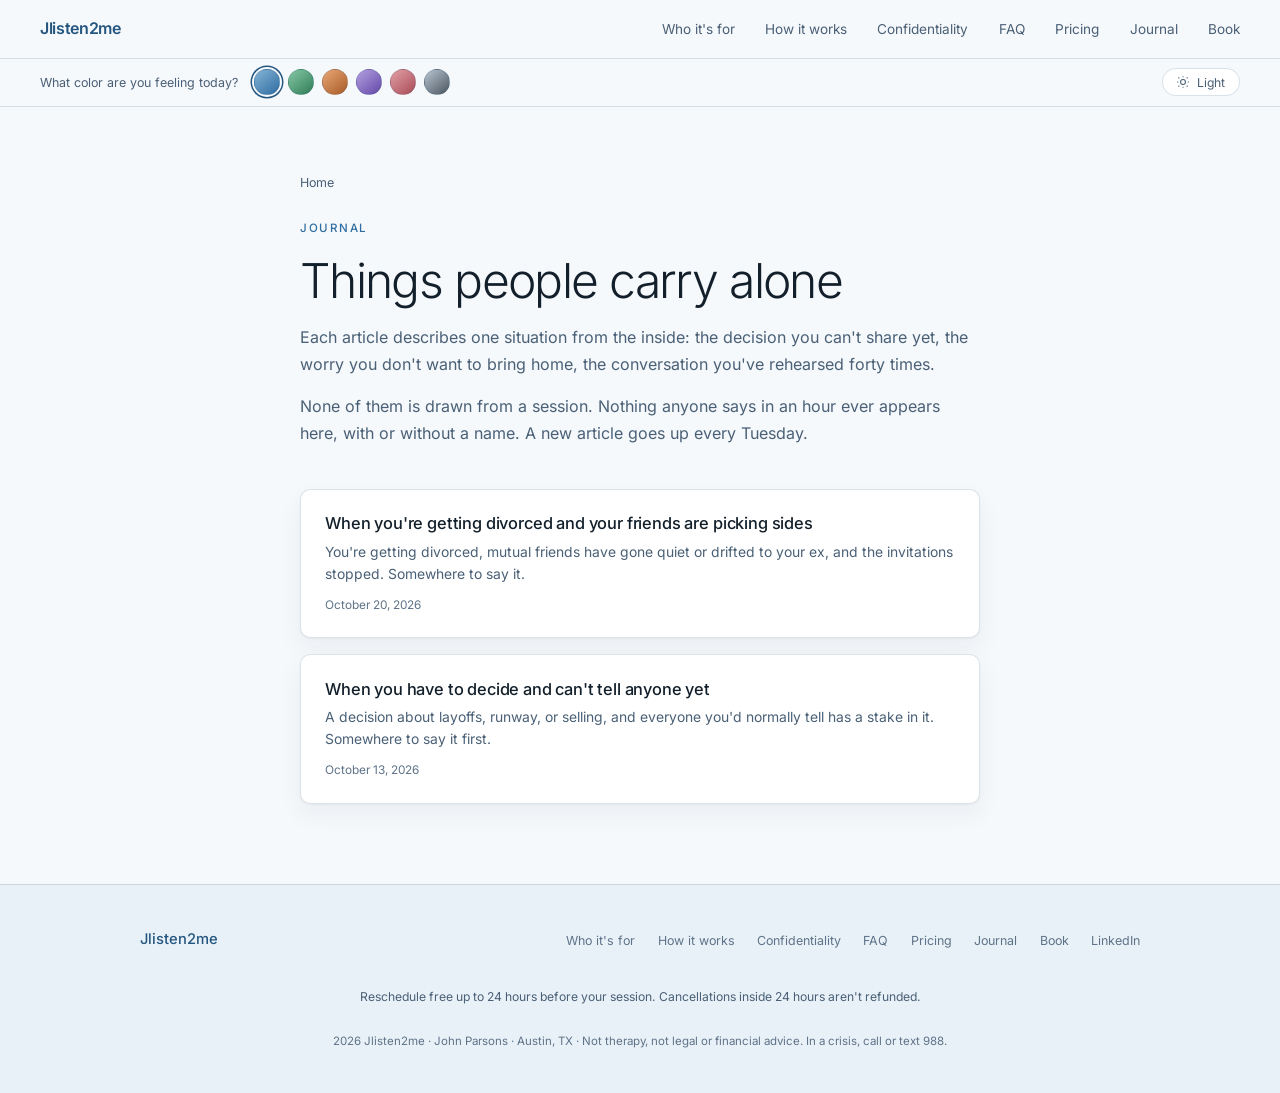
==== journal/index.html @ d22bbc04 "Merge b8985d6f409e7bf23a7c5d8d553b3a6678066ec6 into 09a7b8d9245f787bb797d003b0a4703f58b9ce26" ====
<!DOCTYPE html>
<html lang="en" data-palette="tide" data-theme="dark">
<head>
  <meta charset="UTF-8" />
  <meta name="viewport" content="width=device-width, initial-scale=1.0" />
  <title>Journal | Jlisten2me</title>
  <meta name="description" content="Articles from Jlisten2me on carrying things you can&#x27;t hand to the people around you: decisions you can&#x27;t share yet, marriages, family, big changes, and moments you need to rehearse." />
  <meta name="author" content="John Parsons" />
  <meta name="robots" content="index, follow, max-image-preview:large" />
  <meta name="theme-color" content="#0f1923" id="themeColorMeta" />
  <link rel="canonical" href="https://jlisten2me.com/journal/" />
  <meta property="og:site_name" content="Jlisten2me" />
  <meta property="og:locale" content="en_US" />
  <meta property="og:title" content="Journal | Jlisten2me" />
  <meta property="og:description" content="Articles from Jlisten2me on carrying things you can&#x27;t hand to the people around you: decisions you can&#x27;t share yet, marriages, family, big changes, and moments you need to rehearse." />
  <meta property="og:url" content="https://jlisten2me.com/journal/" />
  <meta property="og:type" content="website" />
  <meta property="og:image" content="https://jlisten2me.com/og.png" />
  <meta property="og:image:width" content="1200" />
  <meta property="og:image:height" content="630" />
  <meta property="og:image:alt" content="Jlisten2me. Say it out loud. Confidential listening by phone or in person in Austin." />
  <meta name="twitter:card" content="summary_large_image" />
  <meta name="twitter:title" content="Journal | Jlisten2me" />
  <meta name="twitter:description" content="Articles from Jlisten2me on carrying things you can&#x27;t hand to the people around you: decisions you can&#x27;t share yet, marriages, family, big changes, and moments you need to rehearse." />
  <meta name="twitter:image" content="https://jlisten2me.com/og.png" />
  <link rel="alternate" type="application/rss+xml" title="Jlisten2me Journal" href="https://jlisten2me.com/journal/feed.xml" />
  <link rel="icon" href="data:image/svg+xml,%3Csvg xmlns='http://www.w3.org/2000/svg' viewBox='0 0 32 32'%3E%3Crect width='32' height='32' rx='7' fill='%235b8db8'/%3E%3Cpath d='M8 13v6M12 10v12M16 12.5v7M20 9v14M24 13v6' stroke='%23fff' stroke-width='2.4' stroke-linecap='round'/%3E%3C/svg%3E" />
  <link rel="preload" href="/fonts/inter-latin-wght-normal.woff2" as="font" type="font/woff2" crossorigin />
  <link rel="stylesheet" href="/journal/journal.css" />
  <script>(function(){var r=document.documentElement,p,t;try{p=localStorage.getItem('j2m-palette');t=localStorage.getItem('j2m-theme');}catch(e){}if(p&&/^(tide|moss|ember|plum|clay|ink)$/.test(p))r.dataset.palette=p;r.dataset.theme=t==='light'||t==='dark'?t:(window.matchMedia&&matchMedia('(prefers-color-scheme: light)').matches?'light':'dark');})();</script>
  <script type="application/ld+json">
{
  "@context": "https://schema.org",
  "@graph": [
    {
      "@type": "Blog",
      "@id": "https://jlisten2me.com/journal/#blog",
      "name": "Jlisten2me Journal",
      "url": "https://jlisten2me.com/journal/",
      "description": "Articles from Jlisten2me on carrying things you can't hand to the people around you: decisions you can't share yet, marriages, family, big changes, and moments you need to rehearse.",
      "inLanguage": "en-US",
      "author": {
        "@type": "Person",
        "@id": "https://jlisten2me.com/#person",
        "name": "John Parsons",
        "url": "https://jlisten2me.com/#about",
        "jobTitle": "Founder",
        "sameAs": [
          "https://www.linkedin.com/in/parsonsjo"
        ]
      },
      "publisher": {
        "@id": "https://jlisten2me.com/#service"
      },
      "blogPost": [
        {
          "@type": "BlogPosting",
          "@id": "https://jlisten2me.com/journal/friends-picking-sides/#article",
          "headline": "When you're getting divorced and your friends are picking sides",
          "url": "https://jlisten2me.com/journal/friends-picking-sides/",
          "datePublished": "2026-10-20"
        },
        {
          "@type": "BlogPosting",
          "@id": "https://jlisten2me.com/journal/decision-you-cant-share/#article",
          "headline": "When you have to decide and can't tell anyone yet",
          "url": "https://jlisten2me.com/journal/decision-you-cant-share/",
          "datePublished": "2026-10-13"
        }
      ]
    },
    {
      "@type": "BreadcrumbList",
      "itemListElement": [
        {
          "@type": "ListItem",
          "position": 1,
          "name": "Home",
          "item": "https://jlisten2me.com/"
        },
        {
          "@type": "ListItem",
          "position": 2,
          "name": "Journal",
          "item": "https://jlisten2me.com/journal/"
        }
      ]
    }
  ]
}
  </script>
</head>
<body>
<a class="sr-only skip" href="#main">Skip to the content</a>
<header class="site">
  <div class="nav-row">
    <a href="/" class="nav-logo">Jlisten2me</a>
    <nav aria-label="Main"><ul class="nav-links">
      <li><a href="/#who">Who it's for</a></li>
      <li><a href="/#how">How it works</a></li>
      <li><a href="/#trust">Confidentiality</a></li>
      <li><a href="/#faq">FAQ</a></li>
      <li><a href="/#pricing">Pricing</a></li>
      <li><a href="/journal/">Journal</a></li>
      <li><a href="/#book">Book</a></li>
    </ul></nav>
  </div>
  <div class="palette-bar">
    <span class="palette-q" id="paletteQ">What color are you feeling today?</span>
    <div class="swatches" role="group" aria-labelledby="paletteQ">
      <button class="swatch sw-tide"  data-palette="tide"  aria-pressed="true"  title="Tide"><span class="sr-only">Tide</span></button>
      <button class="swatch sw-moss"  data-palette="moss"  aria-pressed="false" title="Moss"><span class="sr-only">Moss</span></button>
      <button class="swatch sw-ember" data-palette="ember" aria-pressed="false" title="Ember"><span class="sr-only">Ember</span></button>
      <button class="swatch sw-plum"  data-palette="plum"  aria-pressed="false" title="Plum"><span class="sr-only">Plum</span></button>
      <button class="swatch sw-clay"  data-palette="clay"  aria-pressed="false" title="Clay"><span class="sr-only">Clay</span></button>
      <button class="swatch sw-ink"   data-palette="ink"   aria-pressed="false" title="Ink"><span class="sr-only">Ink</span></button>
    </div>
    <button class="mode-toggle" id="modeToggle" aria-pressed="true">
      <svg class="icon-moon" viewBox="0 0 24 24" fill="none" stroke="currentColor" stroke-width="1.8" aria-hidden="true"><path d="M21 12.8A9 9 0 1 1 11.2 3a7 7 0 0 0 9.8 9.8z"/></svg>
      <svg class="icon-sun" viewBox="0 0 24 24" fill="none" stroke="currentColor" stroke-width="1.8" aria-hidden="true"><circle cx="12" cy="12" r="4.2"/><path d="M12 2v2M12 20v2M4.2 4.2l1.4 1.4M18.4 18.4l1.4 1.4M2 12h2M20 12h2M4.2 19.8l1.4-1.4M18.4 5.6l1.4-1.4"/></svg>
      <span id="modeLabel">Dark</span>
    </button>
  </div>
</header>
<main class="j" id="main">
<div class="j-wrap">
  <nav class="crumbs" aria-label="Breadcrumb"><a href="/">Home</a></nav>
  <p class="j-eyebrow">Journal</p>
  <h1>Things people carry alone</h1>
  <div class="j-intro">
    <p>Each article describes one situation from the inside: the decision you can't share yet, the worry you don't want to bring home, the conversation you've rehearsed forty times.</p>
    <p>None of them is drawn from a session. Nothing anyone says in an hour ever appears here, with or without a name. A new article goes up every Tuesday.</p>
  </div>
  <ul class="j-list">
      <li class="j-item"><a href="/journal/friends-picking-sides/"><h3>When you&#x27;re getting divorced and your friends are picking sides</h3><p>You&#x27;re getting divorced, mutual friends have gone quiet or drifted to your ex, and the invitations stopped. Somewhere to say it.</p><time datetime="2026-10-20">October 20, 2026</time></a></li>
      <li class="j-item"><a href="/journal/decision-you-cant-share/"><h3>When you have to decide and can&#x27;t tell anyone yet</h3><p>A decision about layoffs, runway, or selling, and everyone you&#x27;d normally tell has a stake in it. Somewhere to say it first.</p><time datetime="2026-10-13">October 13, 2026</time></a></li>
  </ul>
</div>
</main>
<footer>
  <div class="footer-inner">
    <span class="footer-brand">Jlisten2me</span>
    <ul class="footer-links">
      <li><a href="/#who">Who it's for</a></li>
      <li><a href="/#how">How it works</a></li>
      <li><a href="/#trust">Confidentiality</a></li>
      <li><a href="/#faq">FAQ</a></li>
      <li><a href="/#pricing">Pricing</a></li>
      <li><a href="/journal/">Journal</a></li>
      <li><a href="/#book">Book</a></li>
      <li><a href="https://www.linkedin.com/in/parsonsjo" target="_blank" rel="noopener">LinkedIn</a></li>
    </ul>
    <p class="footer-policy">Reschedule free up to 24 hours before your session. Cancellations inside 24 hours aren't refunded.</p>
    <p class="footer-copy">2026 Jlisten2me · John Parsons · Austin, TX · Not therapy, not legal or financial advice. In a crisis, call or text 988.</p>
  </div>
</footer>
<script src="/journal/site.js" defer></script>
</body>
</html>
---- journal/journal.css ----
*, *::before, *::after { box-sizing: border-box; margin: 0; padding: 0; }
@font-face {
  font-family: 'Inter';
  font-style: normal;
  font-weight: 100 900;
  font-display: swap;
  src: url('/fonts/inter-latin-wght-normal.woff2') format('woff2');
}
    /* ---- Palettes. Each one carries a dark and a light set. ---- */
    :root {
      --font: 'Inter', system-ui, -apple-system, sans-serif;
      --header-h: 116px;
      --radius: 10px;
    }

    [data-palette="tide"][data-theme="dark"] {
      --bg:#0f1923; --bg-2:#14202f; --surface:rgba(255,255,255,0.03);
      --accent:#5b8db8; --accent-soft:#85b4d6; --on-accent:#06121c;
      --text:#e4ecf5; --text-2:#8fa3bc; --text-3:#6e84a0; --border:rgba(133,180,214,0.16);
    }
    [data-palette="tide"][data-theme="light"] {
      --bg:#f6f9fc; --bg-2:#e9f1f8; --surface:#ffffff;
      --accent:#2f6da1; --accent-soft:#24567f; --on-accent:#ffffff;
      --text:#13202b; --text-2:#4a6076; --text-3:#5f7388; --border:rgba(35,80,120,0.16);
    }

    [data-palette="moss"][data-theme="dark"] {
      --bg:#0f1a16; --bg-2:#142320; --surface:rgba(255,255,255,0.03);
      --accent:#5aa17f; --accent-soft:#86c7a5; --on-accent:#05140d;
      --text:#e3f0e9; --text-2:#93ab9f; --text-3:#6c887b; --border:rgba(134,199,165,0.16);
    }
    [data-palette="moss"][data-theme="light"] {
      --bg:#f5faf7; --bg-2:#e8f3ed; --surface:#ffffff;
      --accent:#2f7d57; --accent-soft:#24623f; --on-accent:#ffffff;
      --text:#11201a; --text-2:#476156; --text-3:#5d766b; --border:rgba(30,90,60,0.16);
    }

    [data-palette="ember"][data-theme="dark"] {
      --bg:#1a1310; --bg-2:#241a15; --surface:rgba(255,255,255,0.035);
      --accent:#c9773f; --accent-soft:#e8a877; --on-accent:#1a0c04;
      --text:#f4e9e1; --text-2:#b49c8c; --text-3:#927b6c; --border:rgba(232,168,119,0.17);
    }
    [data-palette="ember"][data-theme="light"] {
      --bg:#fdf8f4; --bg-2:#f6ece2; --surface:#ffffff;
      --accent:#a85a26; --accent-soft:#8a4718; --on-accent:#ffffff;
      --text:#241610; --text-2:#6b5245; --text-3:#856d5d; --border:rgba(150,90,45,0.18);
    }

    [data-palette="plum"][data-theme="dark"] {
      --bg:#16121f; --bg-2:#1e1a2b; --surface:rgba(255,255,255,0.035);
      --accent:#8a72c4; --accent-soft:#b3a1e0; --on-accent:#0d0716;
      --text:#ece7f6; --text-2:#a79cbd; --text-3:#847a9c; --border:rgba(179,161,224,0.17);
    }
    [data-palette="plum"][data-theme="light"] {
      --bg:#faf8fd; --bg-2:#efebf8; --surface:#ffffff;
      --accent:#6547a8; --accent-soft:#513690; --on-accent:#ffffff;
      --text:#1c1528; --text-2:#574c6b; --text-3:#776c8b; --border:rgba(100,70,170,0.16);
    }

    [data-palette="clay"][data-theme="dark"] {
      --bg:#1c1315; --bg-2:#261a1d; --surface:rgba(255,255,255,0.035);
      --accent:#c06b74; --accent-soft:#e3a0a6; --on-accent:#1a0709;
      --text:#f6e8ea; --text-2:#b7969a; --text-3:#98787c; --border:rgba(227,160,166,0.17);
    }
    [data-palette="clay"][data-theme="light"] {
      --bg:#fdf7f8; --bg-2:#f7eaec; --surface:#ffffff;
      --accent:#a84b57; --accent-soft:#8c3742; --on-accent:#ffffff;
      --text:#271619; --text-2:#6d5054; --text-3:#87696e; --border:rgba(160,70,85,0.16);
    }

    [data-palette="ink"][data-theme="dark"] {
      --bg:#121416; --bg-2:#191c1f; --surface:rgba(255,255,255,0.035);
      --accent:#8d9aa6; --accent-soft:#b9c5d0; --on-accent:#0d1013;
      --text:#e9edf1; --text-2:#a0a9b2; --text-3:#778089; --border:rgba(185,197,208,0.16);
    }
    [data-palette="ink"][data-theme="light"] {
      --bg:#f7f8f9; --bg-2:#eceff1; --surface:#ffffff;
      --accent:#4a5560; --accent-soft:#333c45; --on-accent:#ffffff;
      --text:#14181c; --text-2:#515b65; --text-3:#68727c; --border:rgba(40,50,60,0.16);
    }

    html { scroll-behavior: smooth; }
    body {
      font-family: var(--font); background: var(--bg); color: var(--text);
      line-height: 1.7; font-size: 16px; -webkit-font-smoothing: antialiased;
      transition: background-color 0.35s ease, color 0.35s ease;
    }
    a { color: inherit; }

    /* ---- Header: nav row plus the palette bar ---- */
    header.site {
      position: fixed; top: 0; left: 0; right: 0; z-index: 100;
      background: color-mix(in srgb, var(--bg) 88%, transparent);
      backdrop-filter: blur(8px); border-bottom: 1px solid var(--border);
    }
    @supports not (background: color-mix(in srgb, red 50%, blue)) {
      header.site { background: var(--bg); }
    }
    .nav-row { padding: 0.95rem 2.5rem; display: flex; justify-content: space-between; align-items: center; gap: 1.5rem; }
    .nav-logo { font-size: 1rem; font-weight: 600; color: var(--accent-soft); letter-spacing: -0.02em; text-decoration: none; white-space: nowrap; }
    .nav-links { display: flex; gap: 1.9rem; list-style: none; }
    .nav-links a { color: var(--text-2); text-decoration: none; font-size: 0.85rem; transition: color 0.2s; }
    .nav-links a:hover { color: var(--text); }

    .palette-bar {
      border-top: 1px solid var(--border);
      padding: 0.6rem 2.5rem; display: flex; align-items: center; gap: 1rem;
      overflow-x: auto; scrollbar-width: none;
    }
    .palette-bar::-webkit-scrollbar { display: none; }
    .palette-q { font-size: 0.78rem; color: var(--text-2); white-space: nowrap; font-weight: 400; }
    .swatches { display: flex; gap: 0.5rem; align-items: center; }
    .swatch {
      width: 26px; height: 26px; border-radius: 50%; cursor: pointer; padding: 0;
      border: 1px solid var(--border); position: relative;
      transition: transform 0.18s ease, box-shadow 0.18s ease;
    }
    .swatch:hover { transform: scale(1.12); }
    .swatch[aria-pressed="true"] { box-shadow: 0 0 0 2px var(--bg), 0 0 0 3.5px var(--accent-soft); }
    .swatch:focus-visible { outline: 2px solid var(--accent-soft); outline-offset: 3px; }
    .sw-tide   { background: linear-gradient(140deg,#85b4d6,#2f6da1); }
    .sw-moss   { background: linear-gradient(140deg,#86c7a5,#2f7d57); }
    .sw-ember  { background: linear-gradient(140deg,#e8a877,#a85a26); }
    .sw-plum   { background: linear-gradient(140deg,#b3a1e0,#6547a8); }
    .sw-clay   { background: linear-gradient(140deg,#e3a0a6,#a84b57); }
    .sw-ink    { background: linear-gradient(140deg,#b9c5d0,#4a5560); }

    .mode-toggle {
      margin-left: auto; display: inline-flex; align-items: center; gap: 0.45rem;
      padding: 0.35rem 0.85rem; border-radius: 999px; cursor: pointer;
      background: var(--surface); border: 1px solid var(--border); color: var(--text-2);
      font-family: var(--font); font-size: 0.76rem; white-space: nowrap; transition: color 0.2s, border-color 0.2s;
    }
    .mode-toggle:hover { color: var(--text); border-color: var(--accent); }
    .mode-toggle svg { width: 14px; height: 14px; }
    [data-theme="dark"] .icon-sun, [data-theme="light"] .icon-moon { display: none; }

    /* ---- Shared ---- */
    section { padding: 6rem 2rem; scroll-margin-top: calc(var(--header-h) + 8px); }
    .container { max-width: 1000px; margin: 0 auto; }
    .section-label { font-size: 0.72rem; letter-spacing: 0.15em; text-transform: uppercase; color: var(--accent); font-weight: 500; margin-bottom: 0.9rem; }
    h2 { font-size: clamp(1.8rem, 4vw, 2.6rem); font-weight: 300; letter-spacing: -0.03em; line-height: 1.2; margin-bottom: 1.1rem; }
    .section-header { text-align: center; margin-bottom: 3.2rem; }
    .section-header p.lede { color: var(--text-2); max-width: 580px; margin: 0 auto; font-weight: 300; }

    .btn { display: inline-block; border-radius: 7px; font-family: var(--font); font-weight: 500; font-size: 0.92rem; text-decoration: none; transition: all 0.2s; cursor: pointer; border: 1px solid transparent; text-align: center; }
    .btn-primary { padding: 0.9rem 2.1rem; background: var(--accent); color: var(--on-accent); }
    .btn-primary:hover { background: var(--accent-soft); transform: translateY(-1px); }
    .btn-ghost { padding: 0.9rem 1.7rem; background: transparent; color: var(--text-2); border-color: var(--border); }
    .btn-ghost:hover { color: var(--text); border-color: var(--accent); }
    /* ---- Footer ---- */
    footer { padding: 2.6rem 2rem; background: var(--bg-2); border-top: 1px solid var(--border); }
    .footer-inner { max-width: 1000px; margin: 0 auto; display: flex; justify-content: space-between; align-items: center; flex-wrap: wrap; gap: 1rem; }
    .footer-brand { font-size: 0.92rem; color: var(--accent-soft); font-weight: 500; }
    .footer-links { display: flex; gap: 1.4rem; list-style: none; flex-wrap: wrap; justify-content: center; }
    .footer-links a { font-size: 0.78rem; color: var(--text-3); text-decoration: none; transition: color 0.2s; }
    .footer-links a:hover { color: var(--text); }
    .footer-policy { width: 100%; text-align: center; font-size: 0.76rem; color: var(--text-2); margin-top: 1.1rem; }
    .footer-copy { width: 100%; text-align: center; font-size: 0.72rem; color: var(--text-3); margin-top: 0.5rem; }
    .sr-only { position: absolute; width: 1px; height: 1px; padding: 0; overflow: hidden; clip: rect(0,0,0,0); white-space: nowrap; border: 0; }
    ::-webkit-scrollbar { width: 6px; }
    ::-webkit-scrollbar-track { background: var(--bg); }
    ::-webkit-scrollbar-thumb { background: var(--text-3); border-radius: 3px; }

/* ---- Journal ---- */
html { scroll-padding-top: calc(var(--header-h) + 12px); }
main.j { padding: calc(var(--header-h) + 3.5rem) 2rem 5rem; }
.j-wrap { max-width: 680px; margin: 0 auto; }
a.skip:focus { position: fixed; top: 8px; left: 8px; width: auto; height: auto; clip: auto; padding: 0.5rem 1rem; background: var(--bg); border: 1px solid var(--accent); border-radius: 6px; z-index: 200; }
.crumbs { font-size: 0.78rem; color: var(--text-3); margin-bottom: 1.6rem; }
.crumbs a { color: var(--text-2); text-decoration: none; }
.crumbs a:hover { color: var(--text); }
.crumbs span { margin: 0 0.45rem; }
.j-eyebrow { font-size: 0.72rem; letter-spacing: 0.15em; text-transform: uppercase; color: var(--accent); font-weight: 500; margin-bottom: 0.9rem; }
.j h1 { font-size: clamp(2rem, 5.4vw, 3rem); font-weight: 300; letter-spacing: -0.035em; line-height: 1.15; margin-bottom: 1rem; }
.j-meta { font-size: 0.82rem; color: var(--text-3); margin-bottom: 2.6rem; }
.j-body p { color: var(--text-2); font-size: 1.04rem; line-height: 1.85; margin-bottom: 1.25rem; }
.j-body p.lines { color: var(--text); font-size: 1.12rem; font-weight: 300; margin-bottom: 1.8rem; }
.line { display: block; }
.line + .line { margin-top: 0.35em; }
.j-body h2 { font-size: 1.32rem; font-weight: 500; letter-spacing: -0.015em; line-height: 1.35; margin: 2.6rem 0 0.9rem; }
.j-body a { color: var(--accent-soft); text-underline-offset: 3px; }
.j-note { margin-top: 2.4rem; padding: 1.1rem 1.3rem; border: 1px dashed var(--border); border-radius: 8px; font-size: 0.84rem; color: var(--text-2); line-height: 1.65; }
.j-cta { margin-top: 2.4rem; padding: 1.8rem; background: var(--surface); border: 1px solid var(--border); border-left: 3px solid var(--accent); border-radius: var(--radius); }
.j-cta h2 { font-size: 1.1rem; font-weight: 500; margin: 0 0 0.4rem; letter-spacing: -0.01em; }
.j-cta p { font-size: 0.9rem; color: var(--text-2); margin-bottom: 1.2rem; }
.j-more { margin-top: 3.4rem; border-top: 1px solid var(--border); padding-top: 2rem; }
.j-more h2 { font-size: 0.72rem; letter-spacing: 0.15em; text-transform: uppercase; color: var(--accent); font-weight: 500; margin-bottom: 1rem; }
.j-list { list-style: none; display: grid; gap: 1rem; }
.j-item a { display: block; padding: 1.4rem 1.5rem; background: var(--surface); border: 1px solid var(--border); border-radius: var(--radius); text-decoration: none; transition: border-color 0.25s, transform 0.2s; }
.j-item a:hover { border-color: var(--accent); transform: translateY(-2px); }
.j-item h3 { font-size: 1.02rem; font-weight: 500; letter-spacing: -0.01em; margin-bottom: 0.35rem; line-height: 1.4; }
.j-item p { font-size: 0.87rem; color: var(--text-2); line-height: 1.6; }
.j-item time { display: block; font-size: 0.74rem; color: var(--text-3); margin-top: 0.6rem; }
.j-intro { color: var(--text-2); margin-bottom: 2.6rem; }
.j-intro p + p { margin-top: 0.9rem; }
.j-empty { color: var(--text-3); font-size: 0.9rem; }
[data-theme="light"] .j-item a, [data-theme="light"] .j-cta { box-shadow: 0 1px 2px rgba(15,23,35,0.04), 0 10px 26px rgba(15,23,35,0.055); }
@media (max-width: 800px) {
  :root { --header-h: 130px; }
  .nav-row { padding: 0.85rem 1.25rem; }
  .nav-links { display: none; }
  .palette-bar { padding: 0.5rem 1.25rem 0.6rem; gap: 0.6rem; row-gap: 0.55rem; flex-wrap: wrap; overflow-x: visible; }
  .palette-q { font-size: 0.75rem; width: 100%; white-space: normal; }
  .swatch { width: 24px; height: 24px; }
  main.j { padding: calc(var(--header-h) + 2.2rem) 1.25rem 4rem; }
  .j-body p { font-size: 1rem; }
}
@media (prefers-reduced-motion: reduce) {
  html { scroll-behavior: auto; }
  * { animation-duration: 0.01ms !important; transition-duration: 0.01ms !important; }
}
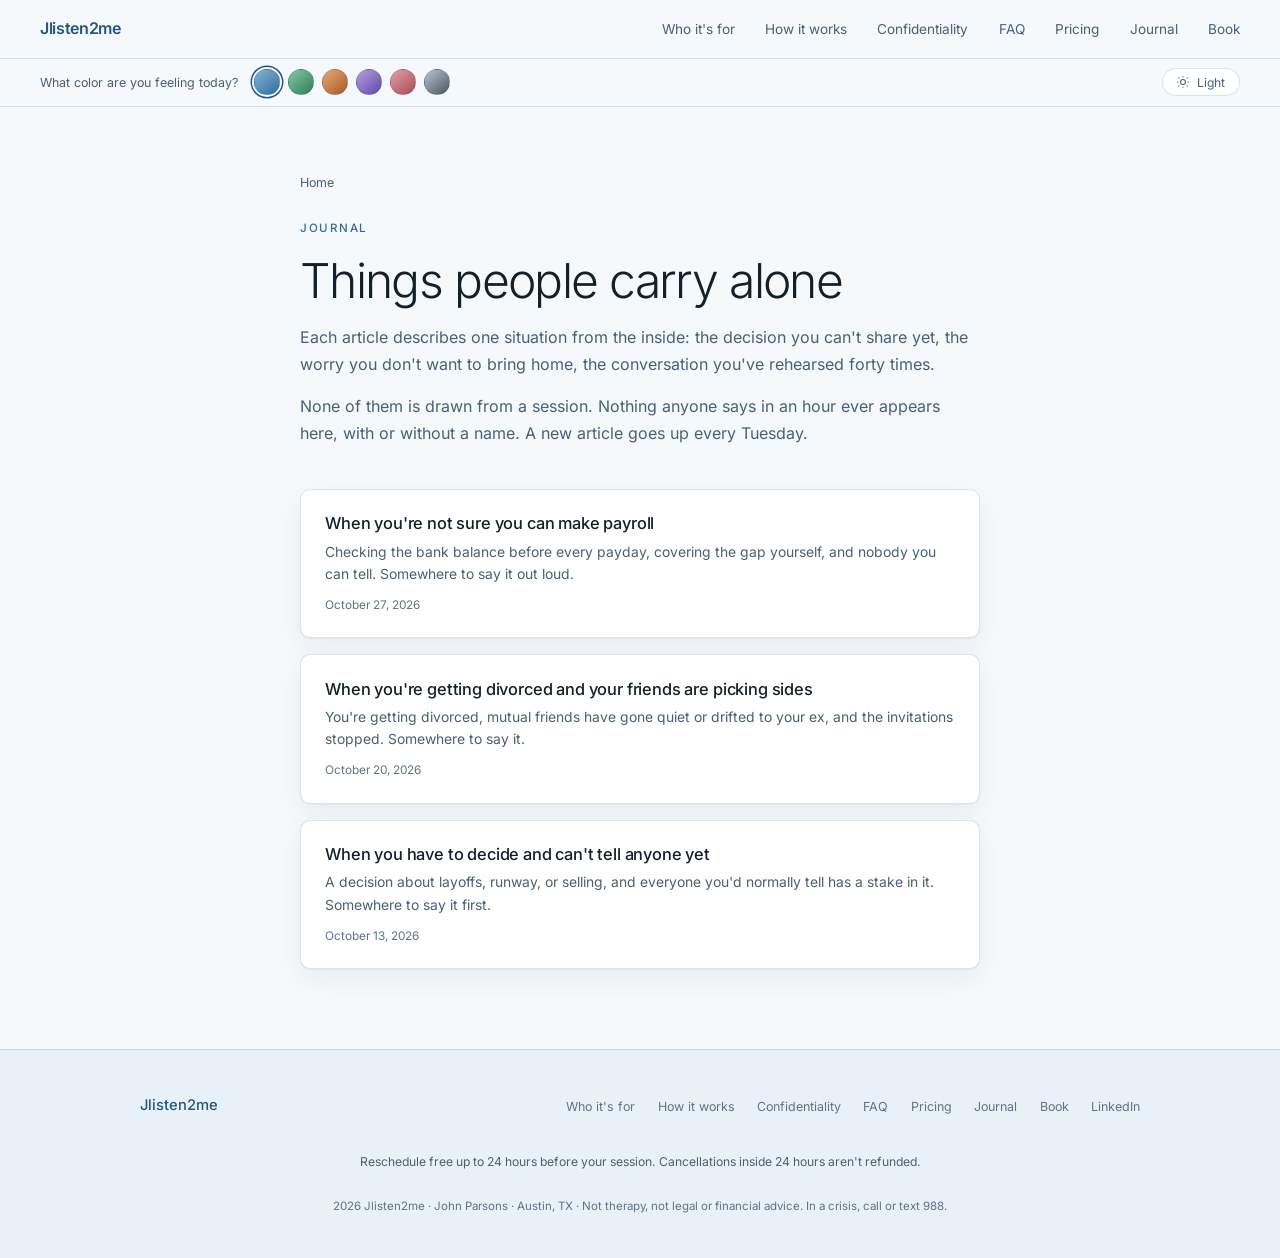
==== commit 1b75cf04: "Publish journal for 2026-10-27" ====
--- a/journal/index.html
+++ b/journal/index.html
@@ -53,6 +53,13 @@
         "@id": "https://jlisten2me.com/#service"
       },
       "blogPost": [
+        {
+          "@type": "BlogPosting",
+          "@id": "https://jlisten2me.com/journal/not-sure-you-can-make-payroll/#article",
+          "headline": "When you're not sure you can make payroll",
+          "url": "https://jlisten2me.com/journal/not-sure-you-can-make-payroll/",
+          "datePublished": "2026-10-27"
+        },
         {
           "@type": "BlogPosting",
           "@id": "https://jlisten2me.com/journal/friends-picking-sides/#article",
@@ -132,6 +139,7 @@
     <p>None of them is drawn from a session. Nothing anyone says in an hour ever appears here, with or without a name. A new article goes up every Tuesday.</p>
   </div>
   <ul class="j-list">
+      <li class="j-item"><a href="/journal/not-sure-you-can-make-payroll/"><h3>When you&#x27;re not sure you can make payroll</h3><p>Checking the bank balance before every payday, covering the gap yourself, and nobody you can tell. Somewhere to say it out loud.</p><time datetime="2026-10-27">October 27, 2026</time></a></li>
       <li class="j-item"><a href="/journal/friends-picking-sides/"><h3>When you&#x27;re getting divorced and your friends are picking sides</h3><p>You&#x27;re getting divorced, mutual friends have gone quiet or drifted to your ex, and the invitations stopped. Somewhere to say it.</p><time datetime="2026-10-20">October 20, 2026</time></a></li>
       <li class="j-item"><a href="/journal/decision-you-cant-share/"><h3>When you have to decide and can&#x27;t tell anyone yet</h3><p>A decision about layoffs, runway, or selling, and everyone you&#x27;d normally tell has a stake in it. Somewhere to say it first.</p><time datetime="2026-10-13">October 13, 2026</time></a></li>
   </ul>
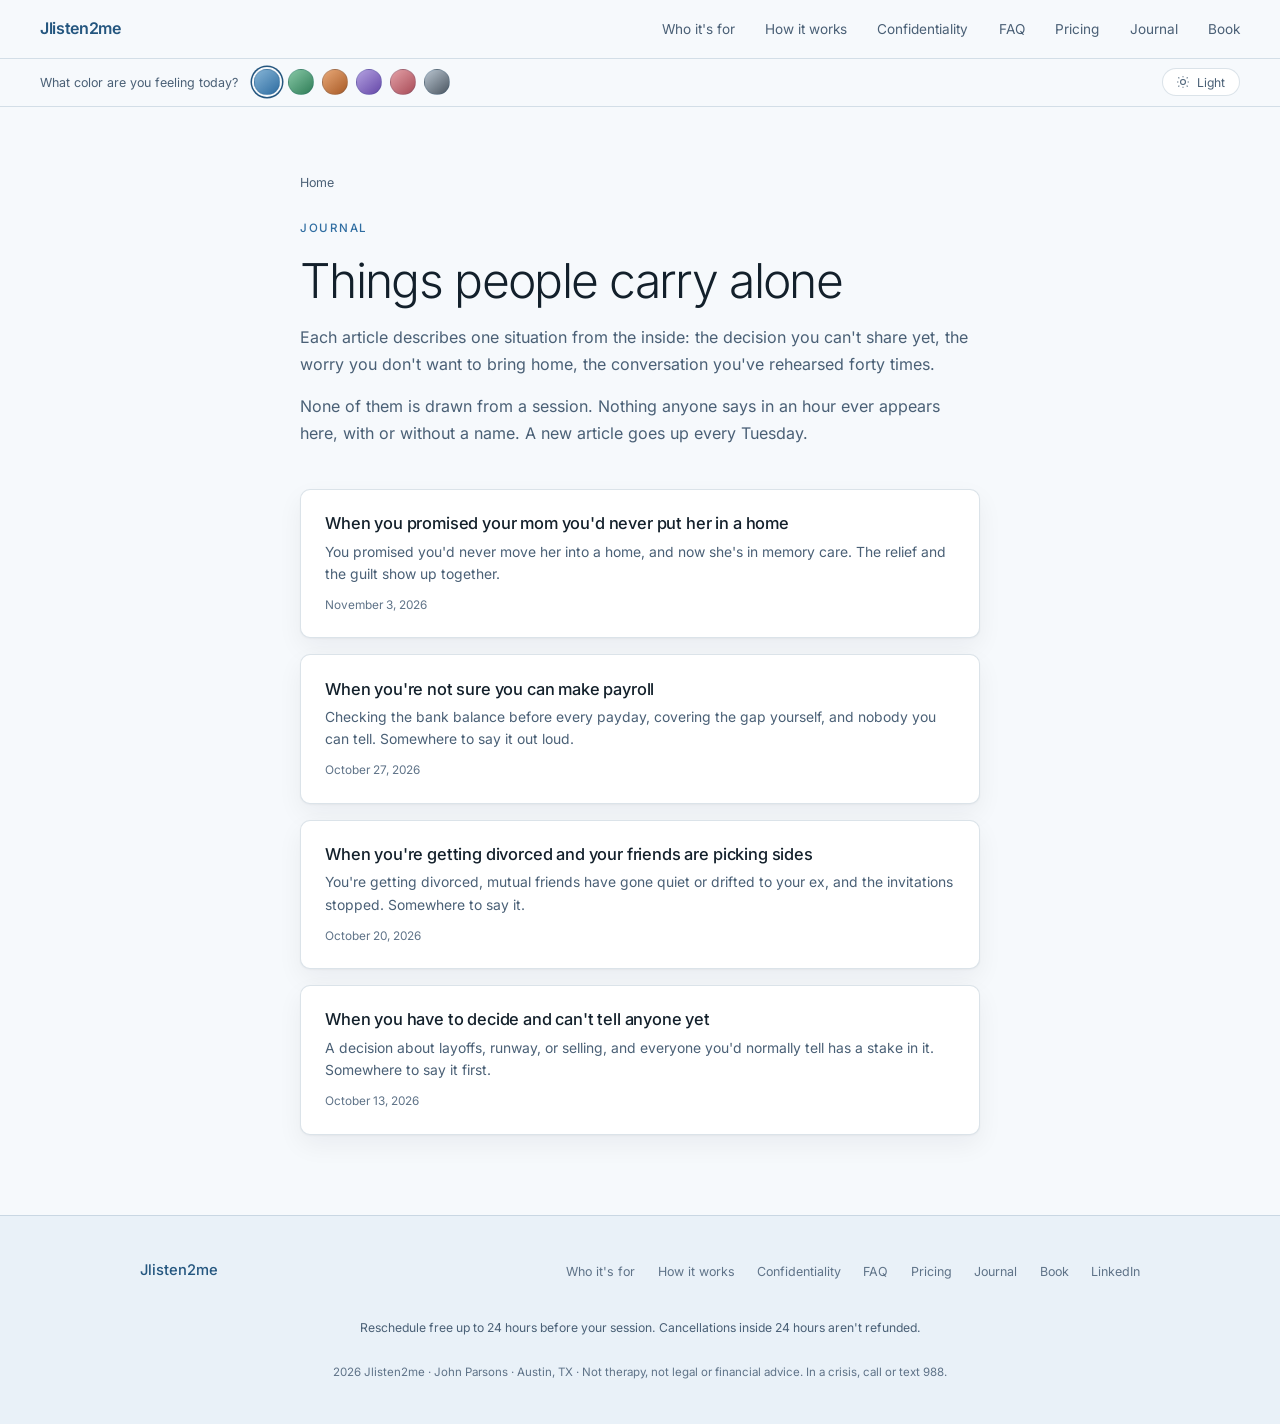
==== commit 59052f98: "Publish journal for 2026-11-03" ====
--- a/journal/index.html
+++ b/journal/index.html
@@ -53,6 +53,13 @@
         "@id": "https://jlisten2me.com/#service"
       },
       "blogPost": [
+        {
+          "@type": "BlogPosting",
+          "@id": "https://jlisten2me.com/journal/promised-never-a-home/#article",
+          "headline": "When you promised your mom you'd never put her in a home",
+          "url": "https://jlisten2me.com/journal/promised-never-a-home/",
+          "datePublished": "2026-11-03"
+        },
         {
           "@type": "BlogPosting",
           "@id": "https://jlisten2me.com/journal/not-sure-you-can-make-payroll/#article",
@@ -139,6 +146,7 @@
     <p>None of them is drawn from a session. Nothing anyone says in an hour ever appears here, with or without a name. A new article goes up every Tuesday.</p>
   </div>
   <ul class="j-list">
+      <li class="j-item"><a href="/journal/promised-never-a-home/"><h3>When you promised your mom you&#x27;d never put her in a home</h3><p>You promised you&#x27;d never move her into a home, and now she&#x27;s in memory care. The relief and the guilt show up together.</p><time datetime="2026-11-03">November 3, 2026</time></a></li>
       <li class="j-item"><a href="/journal/not-sure-you-can-make-payroll/"><h3>When you&#x27;re not sure you can make payroll</h3><p>Checking the bank balance before every payday, covering the gap yourself, and nobody you can tell. Somewhere to say it out loud.</p><time datetime="2026-10-27">October 27, 2026</time></a></li>
       <li class="j-item"><a href="/journal/friends-picking-sides/"><h3>When you&#x27;re getting divorced and your friends are picking sides</h3><p>You&#x27;re getting divorced, mutual friends have gone quiet or drifted to your ex, and the invitations stopped. Somewhere to say it.</p><time datetime="2026-10-20">October 20, 2026</time></a></li>
       <li class="j-item"><a href="/journal/decision-you-cant-share/"><h3>When you have to decide and can&#x27;t tell anyone yet</h3><p>A decision about layoffs, runway, or selling, and everyone you&#x27;d normally tell has a stake in it. Somewhere to say it first.</p><time datetime="2026-10-13">October 13, 2026</time></a></li>
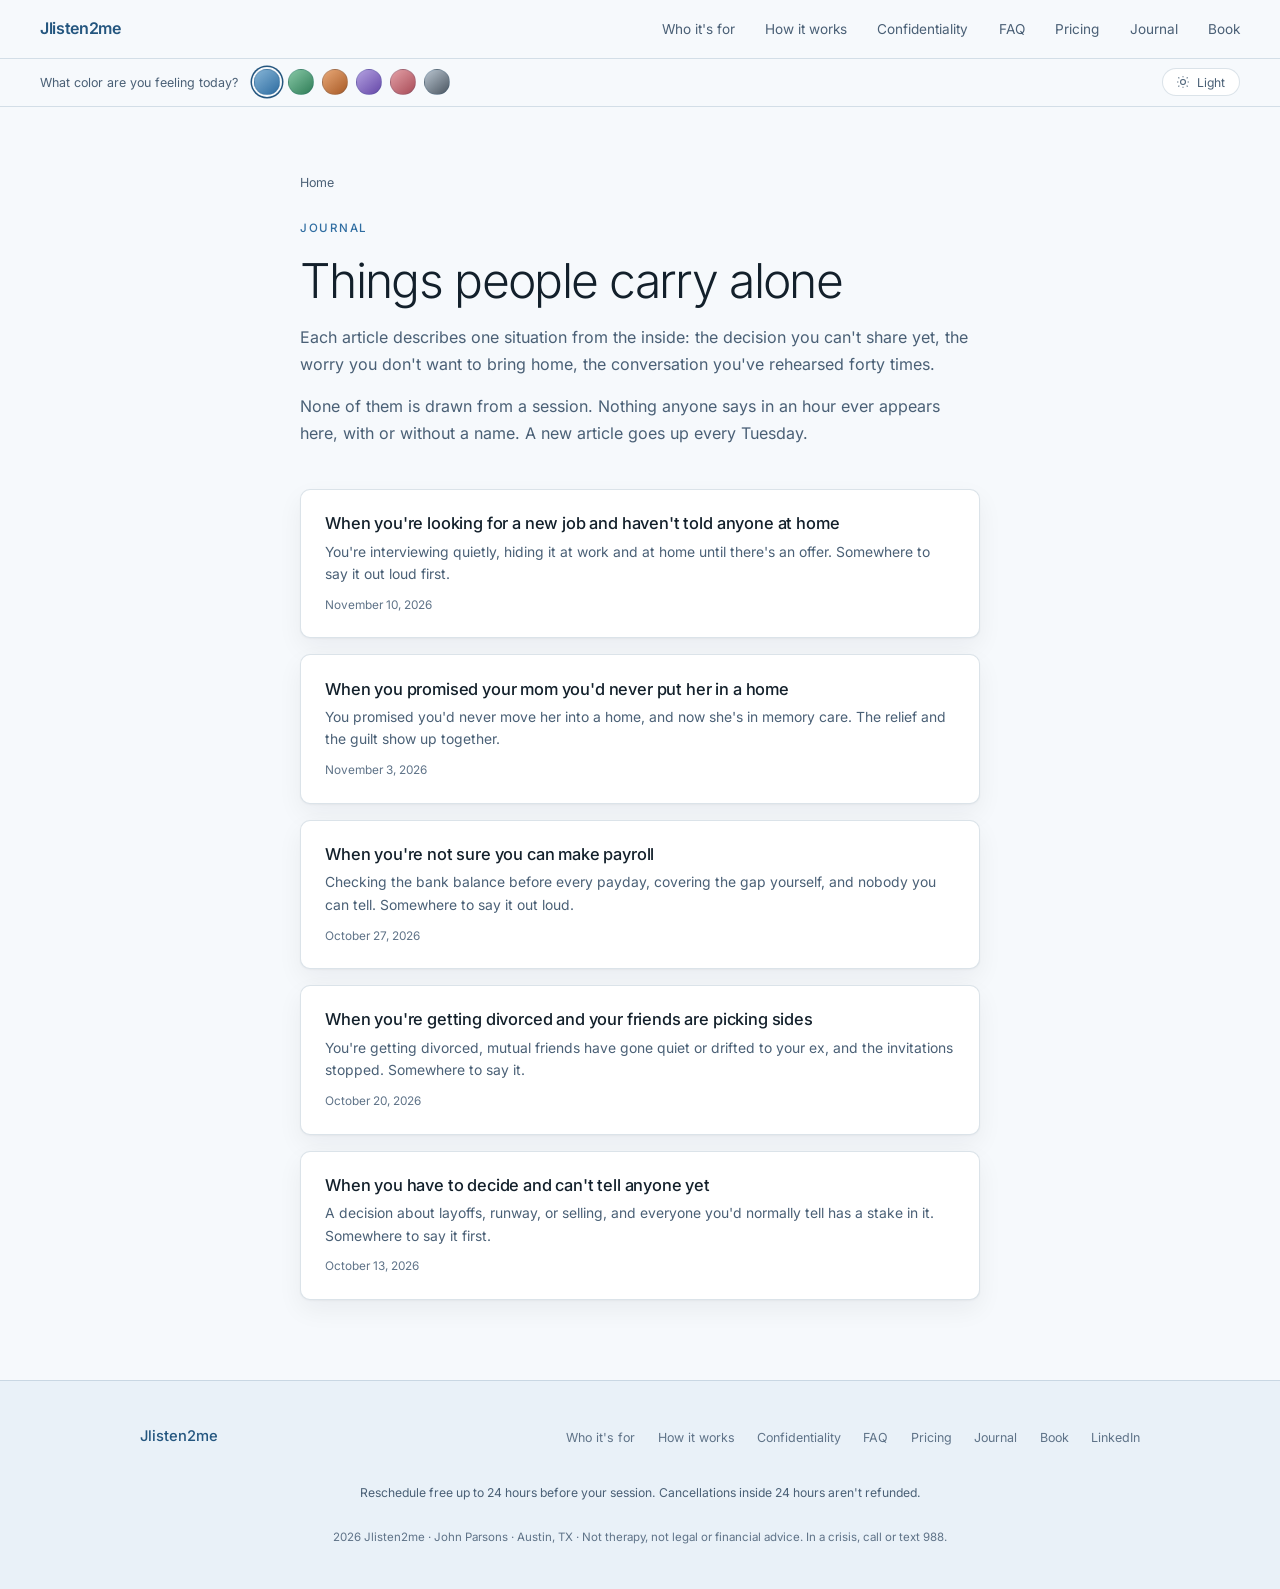
==== commit 169ef2be: "Publish journal for 2026-11-10" ====
--- a/journal/index.html
+++ b/journal/index.html
@@ -53,6 +53,13 @@
         "@id": "https://jlisten2me.com/#service"
       },
       "blogPost": [
+        {
+          "@type": "BlogPosting",
+          "@id": "https://jlisten2me.com/journal/secret-job-search/#article",
+          "headline": "When you're looking for a new job and haven't told anyone at home",
+          "url": "https://jlisten2me.com/journal/secret-job-search/",
+          "datePublished": "2026-11-10"
+        },
         {
           "@type": "BlogPosting",
           "@id": "https://jlisten2me.com/journal/promised-never-a-home/#article",
@@ -146,6 +153,7 @@
     <p>None of them is drawn from a session. Nothing anyone says in an hour ever appears here, with or without a name. A new article goes up every Tuesday.</p>
   </div>
   <ul class="j-list">
+      <li class="j-item"><a href="/journal/secret-job-search/"><h3>When you&#x27;re looking for a new job and haven&#x27;t told anyone at home</h3><p>You&#x27;re interviewing quietly, hiding it at work and at home until there&#x27;s an offer. Somewhere to say it out loud first.</p><time datetime="2026-11-10">November 10, 2026</time></a></li>
       <li class="j-item"><a href="/journal/promised-never-a-home/"><h3>When you promised your mom you&#x27;d never put her in a home</h3><p>You promised you&#x27;d never move her into a home, and now she&#x27;s in memory care. The relief and the guilt show up together.</p><time datetime="2026-11-03">November 3, 2026</time></a></li>
       <li class="j-item"><a href="/journal/not-sure-you-can-make-payroll/"><h3>When you&#x27;re not sure you can make payroll</h3><p>Checking the bank balance before every payday, covering the gap yourself, and nobody you can tell. Somewhere to say it out loud.</p><time datetime="2026-10-27">October 27, 2026</time></a></li>
       <li class="j-item"><a href="/journal/friends-picking-sides/"><h3>When you&#x27;re getting divorced and your friends are picking sides</h3><p>You&#x27;re getting divorced, mutual friends have gone quiet or drifted to your ex, and the invitations stopped. Somewhere to say it.</p><time datetime="2026-10-20">October 20, 2026</time></a></li>
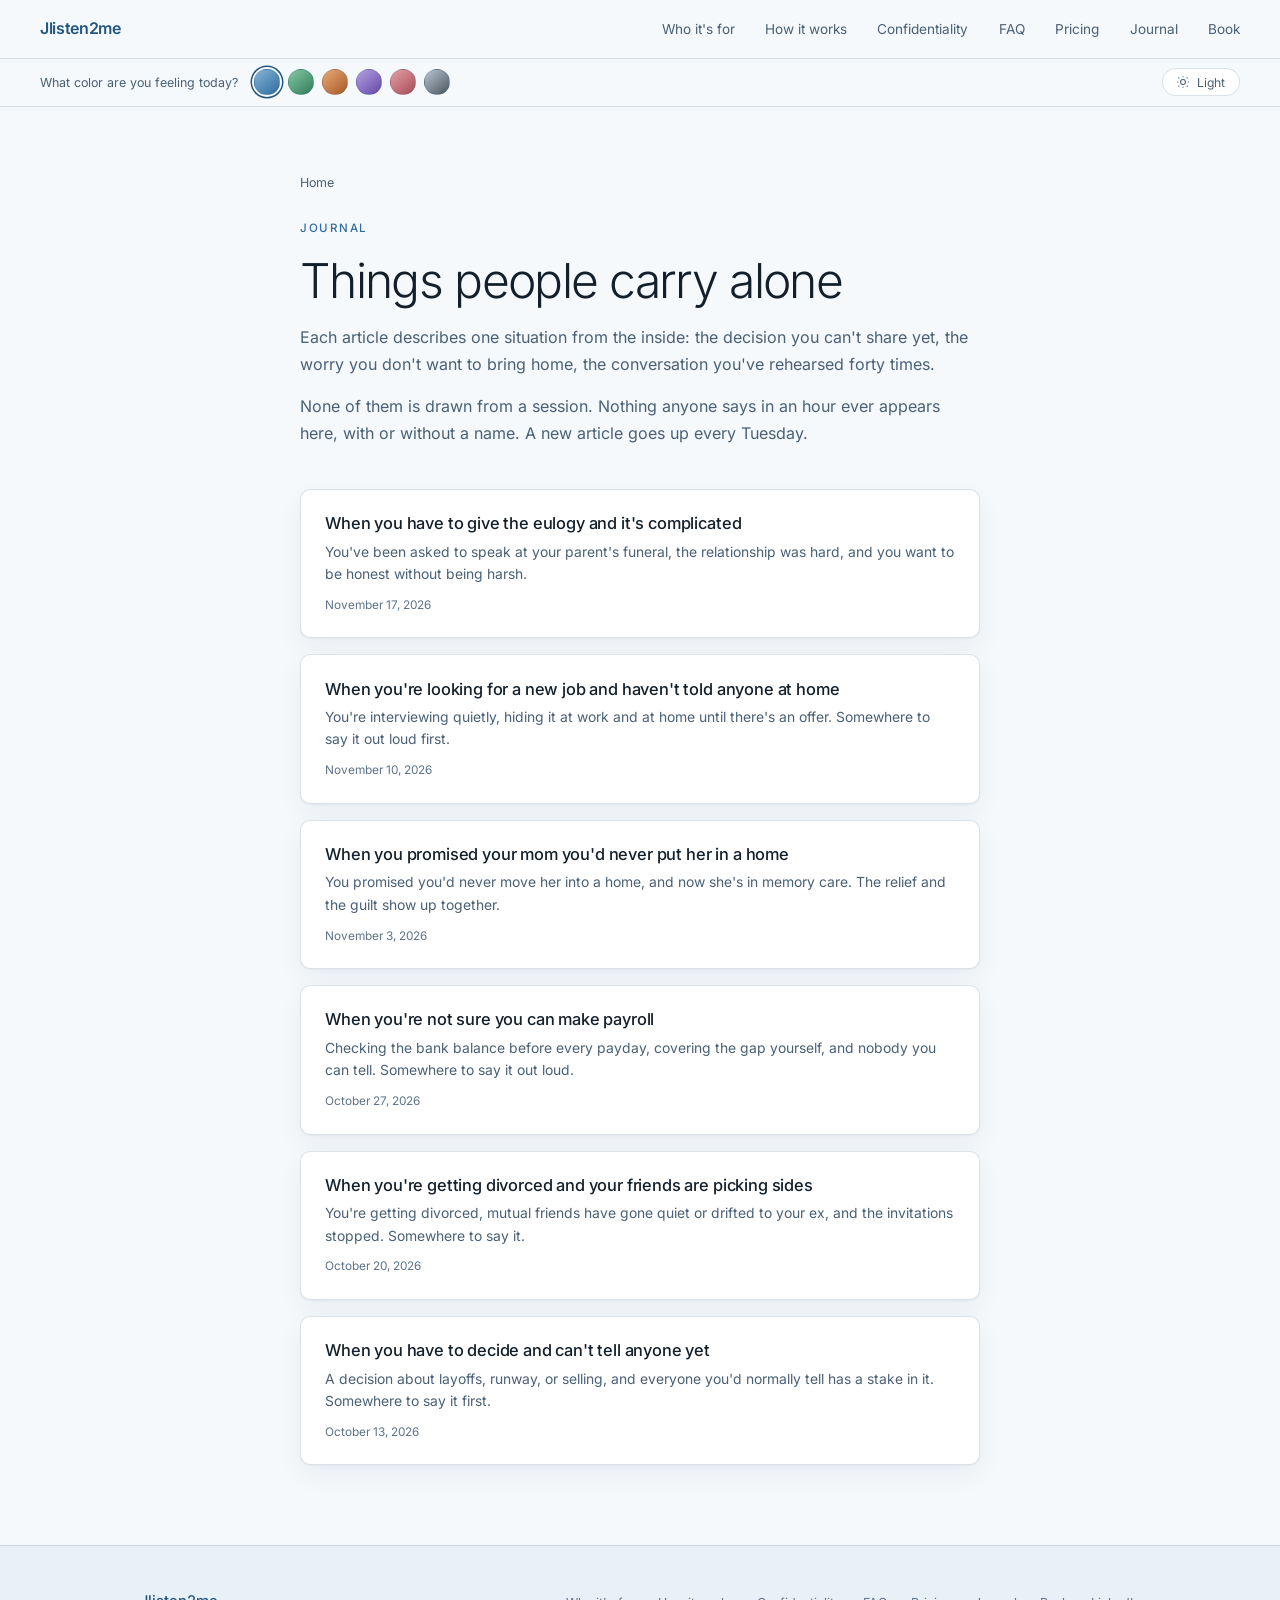
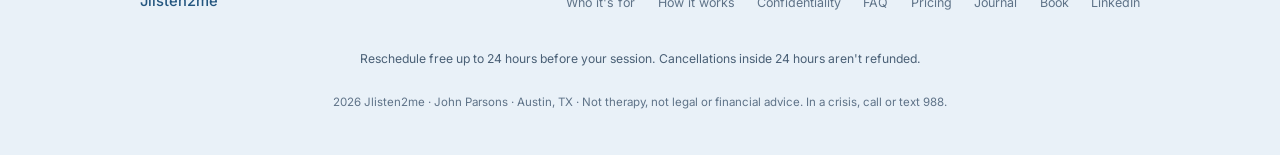
==== commit 1668e987: "Publish journal for 2026-11-17" ====
--- a/journal/index.html
+++ b/journal/index.html
@@ -45,6 +45,7 @@
         "name": "John Parsons",
         "url": "https://jlisten2me.com/#about",
         "jobTitle": "Founder",
+        "image": "https://jlisten2me.com/john-parsons.webp",
         "sameAs": [
           "https://www.linkedin.com/in/parsonsjo"
         ]
@@ -53,6 +54,13 @@
         "@id": "https://jlisten2me.com/#service"
       },
       "blogPost": [
+        {
+          "@type": "BlogPosting",
+          "@id": "https://jlisten2me.com/journal/complicated-eulogy/#article",
+          "headline": "When you have to give the eulogy and it's complicated",
+          "url": "https://jlisten2me.com/journal/complicated-eulogy/",
+          "datePublished": "2026-11-17"
+        },
         {
           "@type": "BlogPosting",
           "@id": "https://jlisten2me.com/journal/secret-job-search/#article",
@@ -153,6 +161,7 @@
     <p>None of them is drawn from a session. Nothing anyone says in an hour ever appears here, with or without a name. A new article goes up every Tuesday.</p>
   </div>
   <ul class="j-list">
+      <li class="j-item"><a href="/journal/complicated-eulogy/"><h3>When you have to give the eulogy and it&#x27;s complicated</h3><p>You&#x27;ve been asked to speak at your parent&#x27;s funeral, the relationship was hard, and you want to be honest without being harsh.</p><time datetime="2026-11-17">November 17, 2026</time></a></li>
       <li class="j-item"><a href="/journal/secret-job-search/"><h3>When you&#x27;re looking for a new job and haven&#x27;t told anyone at home</h3><p>You&#x27;re interviewing quietly, hiding it at work and at home until there&#x27;s an offer. Somewhere to say it out loud first.</p><time datetime="2026-11-10">November 10, 2026</time></a></li>
       <li class="j-item"><a href="/journal/promised-never-a-home/"><h3>When you promised your mom you&#x27;d never put her in a home</h3><p>You promised you&#x27;d never move her into a home, and now she&#x27;s in memory care. The relief and the guilt show up together.</p><time datetime="2026-11-03">November 3, 2026</time></a></li>
       <li class="j-item"><a href="/journal/not-sure-you-can-make-payroll/"><h3>When you&#x27;re not sure you can make payroll</h3><p>Checking the bank balance before every payday, covering the gap yourself, and nobody you can tell. Somewhere to say it out loud.</p><time datetime="2026-10-27">October 27, 2026</time></a></li>
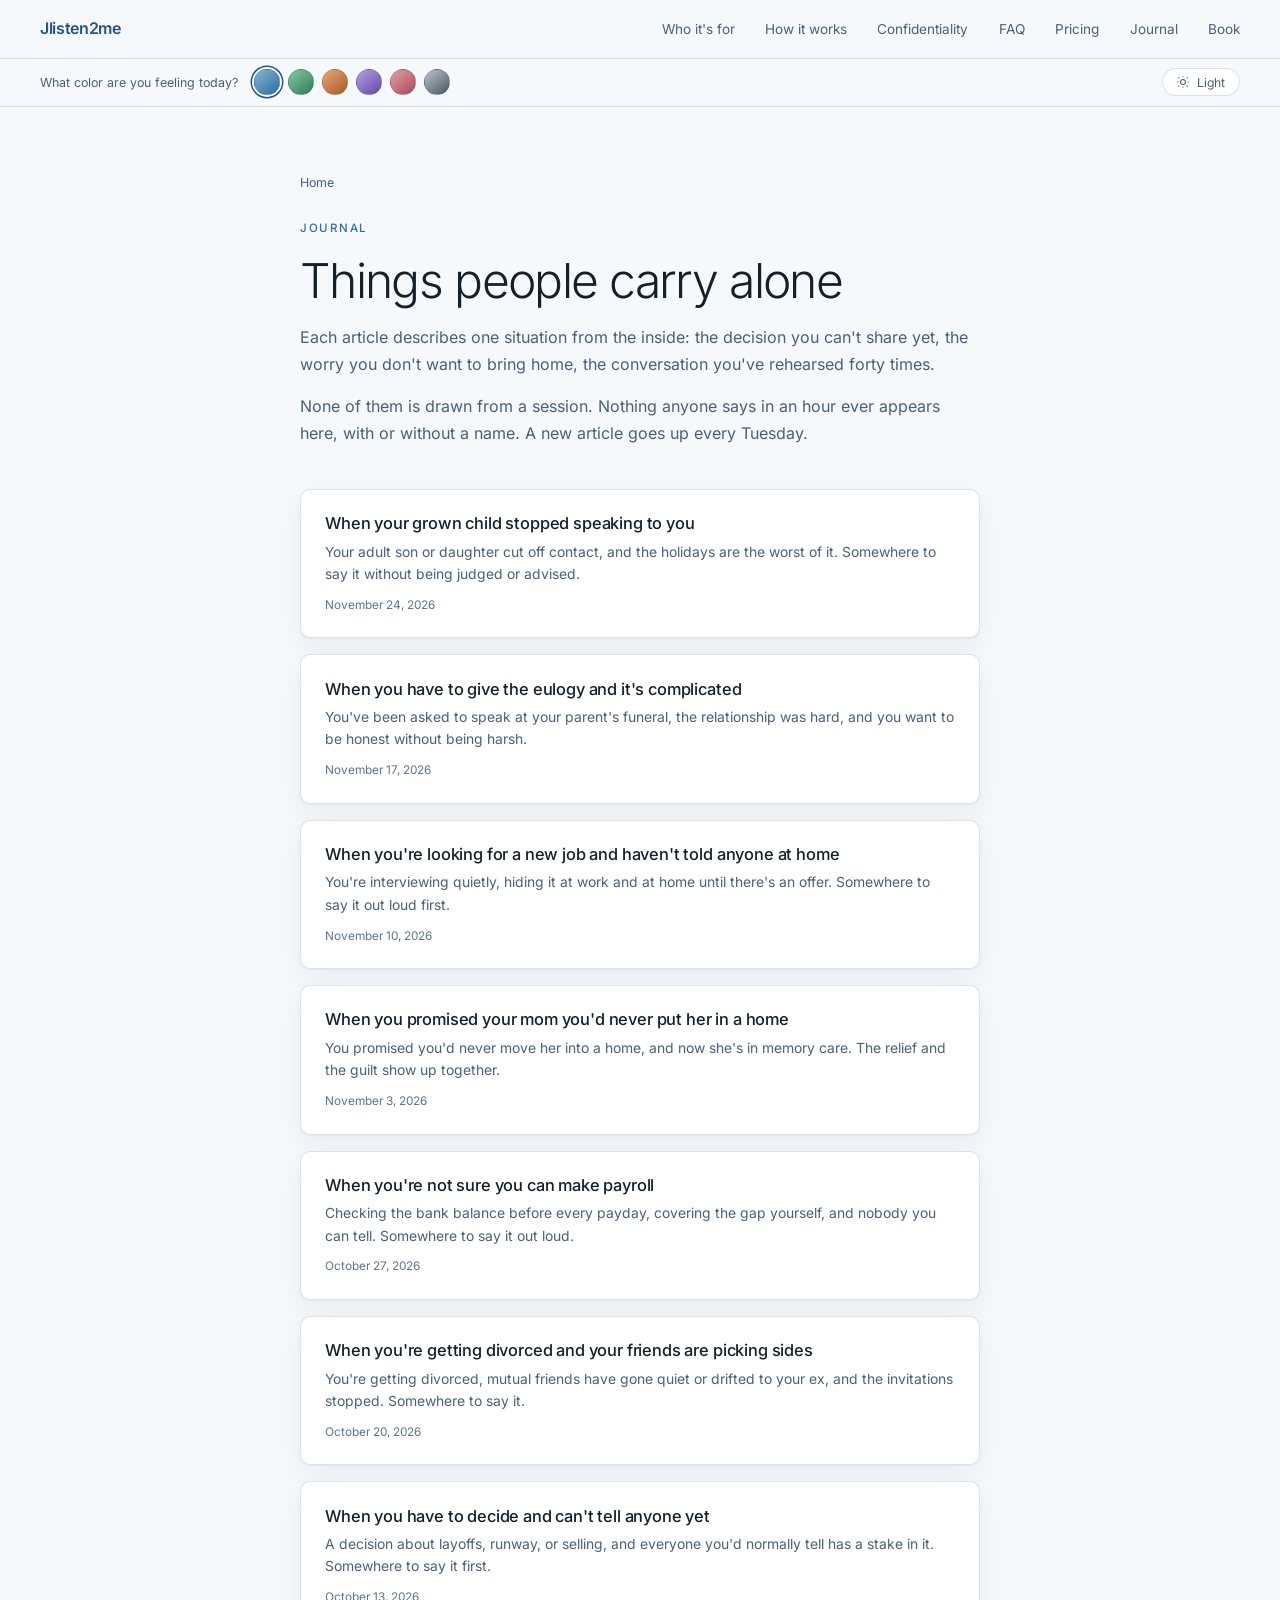
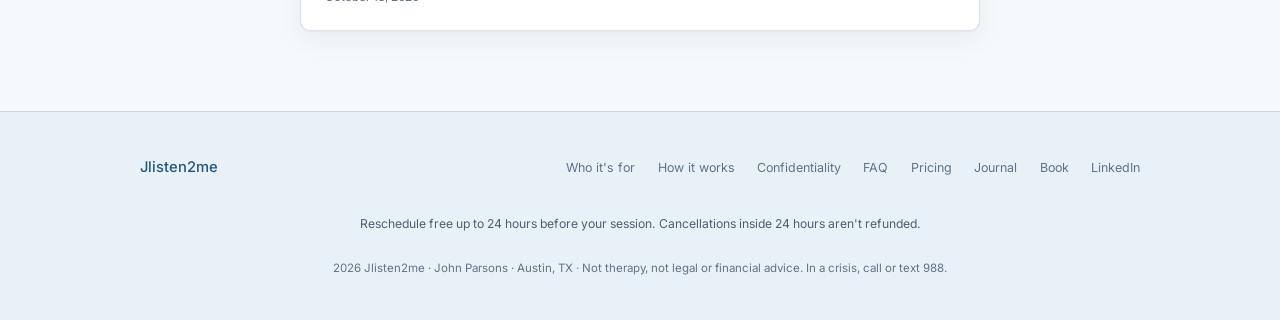
==== commit e609530d: "Publish journal for 2026-11-24" ====
--- a/journal/index.html
+++ b/journal/index.html
@@ -56,6 +56,13 @@
       "blogPost": [
         {
           "@type": "BlogPosting",
+          "@id": "https://jlisten2me.com/journal/grown-child-stopped-speaking/#article",
+          "headline": "When your grown child stopped speaking to you",
+          "url": "https://jlisten2me.com/journal/grown-child-stopped-speaking/",
+          "datePublished": "2026-11-24"
+        },
+        {
+          "@type": "BlogPosting",
           "@id": "https://jlisten2me.com/journal/complicated-eulogy/#article",
           "headline": "When you have to give the eulogy and it's complicated",
           "url": "https://jlisten2me.com/journal/complicated-eulogy/",
@@ -161,6 +168,7 @@
     <p>None of them is drawn from a session. Nothing anyone says in an hour ever appears here, with or without a name. A new article goes up every Tuesday.</p>
   </div>
   <ul class="j-list">
+      <li class="j-item"><a href="/journal/grown-child-stopped-speaking/"><h3>When your grown child stopped speaking to you</h3><p>Your adult son or daughter cut off contact, and the holidays are the worst of it. Somewhere to say it without being judged or advised.</p><time datetime="2026-11-24">November 24, 2026</time></a></li>
       <li class="j-item"><a href="/journal/complicated-eulogy/"><h3>When you have to give the eulogy and it&#x27;s complicated</h3><p>You&#x27;ve been asked to speak at your parent&#x27;s funeral, the relationship was hard, and you want to be honest without being harsh.</p><time datetime="2026-11-17">November 17, 2026</time></a></li>
       <li class="j-item"><a href="/journal/secret-job-search/"><h3>When you&#x27;re looking for a new job and haven&#x27;t told anyone at home</h3><p>You&#x27;re interviewing quietly, hiding it at work and at home until there&#x27;s an offer. Somewhere to say it out loud first.</p><time datetime="2026-11-10">November 10, 2026</time></a></li>
       <li class="j-item"><a href="/journal/promised-never-a-home/"><h3>When you promised your mom you&#x27;d never put her in a home</h3><p>You promised you&#x27;d never move her into a home, and now she&#x27;s in memory care. The relief and the guilt show up together.</p><time datetime="2026-11-03">November 3, 2026</time></a></li>
